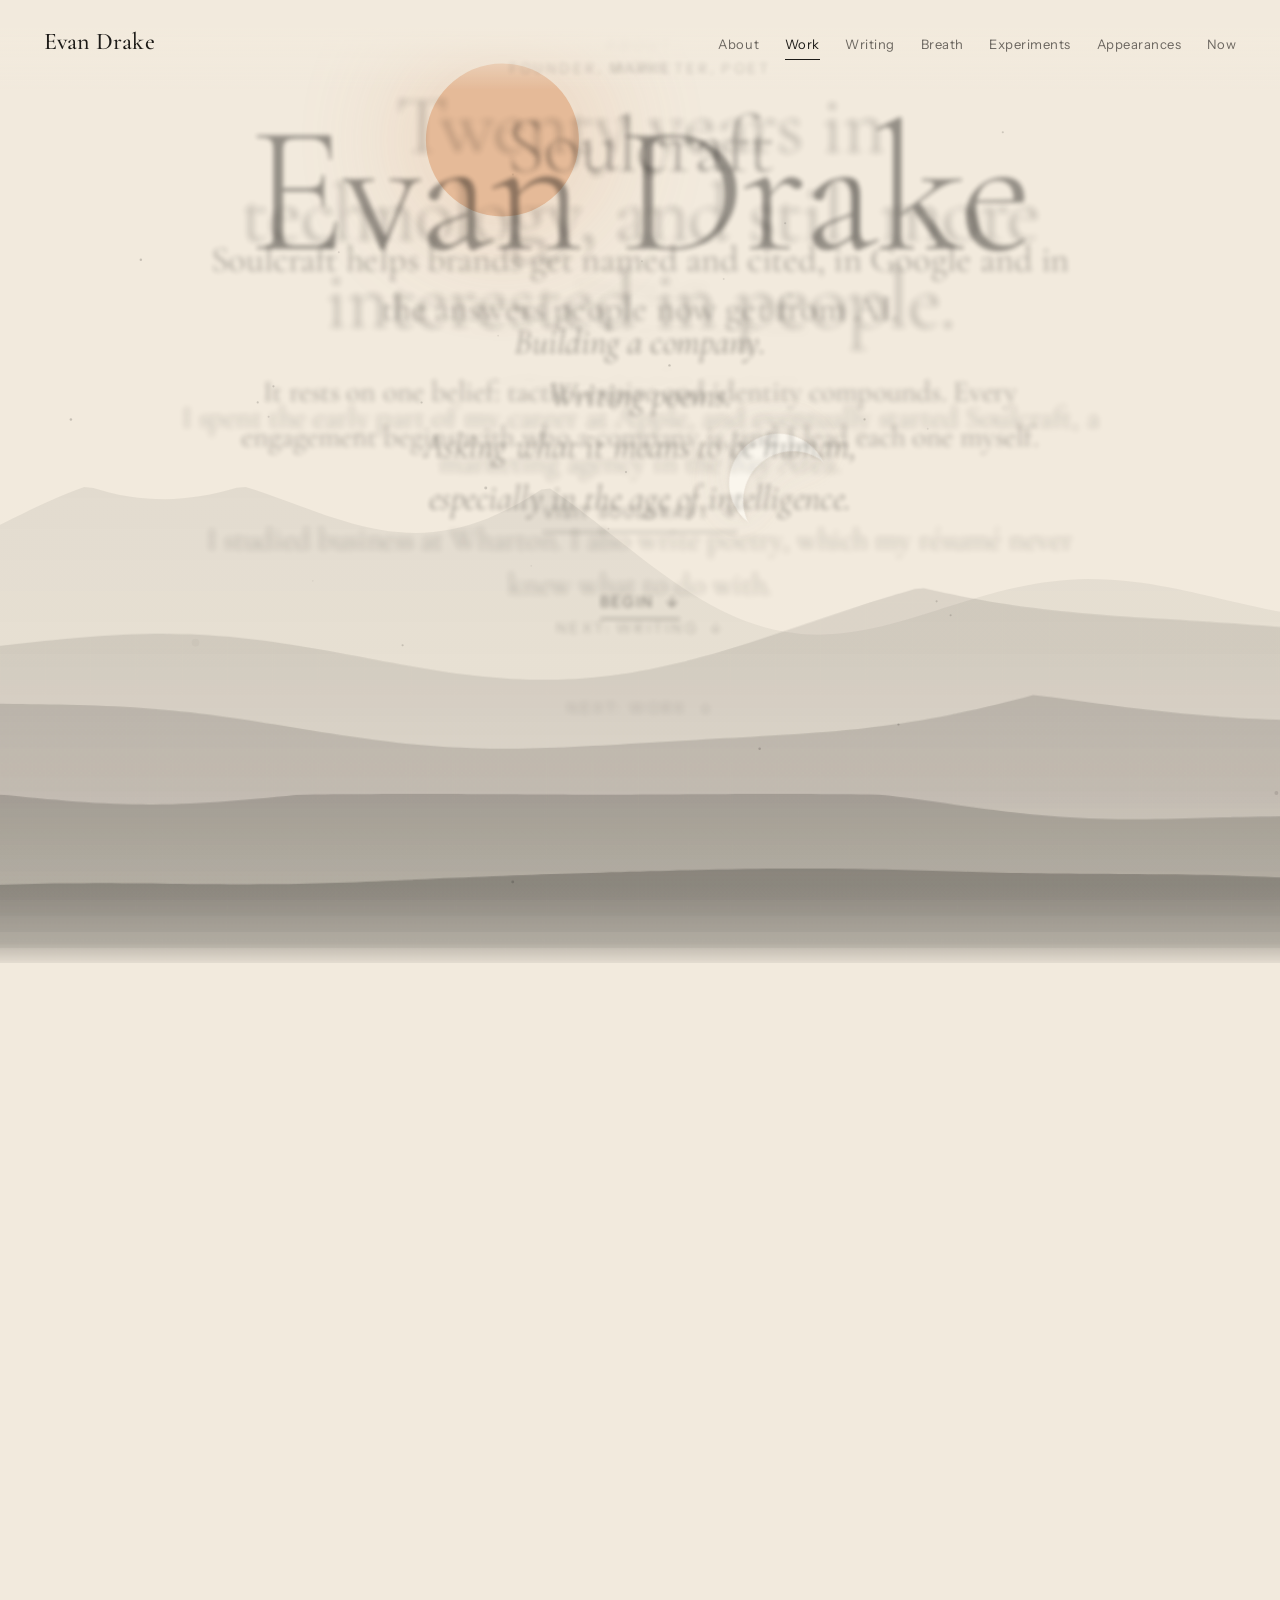
==== index.html @ d9825172 "launch iamevandrake.com" ====
<!DOCTYPE html>
<html lang="en">
<head>
<meta charset="utf-8">
<meta name="viewport" content="width=device-width, initial-scale=1">
<title>Evan Drake — Founder, Marketer, Poet</title>
<meta name="description" content="Evan Drake is the founder of Soulcraft, a Bay Area marketing agency, and a poet who publishes Minding Less. Formerly Apple and Chainlink Labs. Wharton MBA.">
<link rel="canonical" href="https://iamevandrake.com/">
<meta name="theme-color" content="#f4efe6">
<meta property="og:type" content="profile">
<meta property="og:title" content="Evan Drake — Founder, Marketer, Poet">
<meta property="og:description" content="Building a company. Writing poems. Asking what it means to be human, especially in the age of intelligence.">
<meta property="og:url" content="https://iamevandrake.com/">
<meta property="og:site_name" content="Evan Drake">
<meta name="twitter:card" content="summary">
<meta name="twitter:creator" content="@iamevandrake">
<link rel="icon" href="favicon.svg" type="image/svg+xml">
<link rel="preconnect" href="https://fonts.googleapis.com">
<link rel="preconnect" href="https://fonts.gstatic.com" crossorigin>
<link href="https://fonts.googleapis.com/css2?family=Cormorant+Garamond:ital,wght@0,300;0,400;0,500;0,600;1,300;1,400;1,500&family=Instrument+Sans:wght@400;500&display=swap" rel="stylesheet">
<link rel="stylesheet" href="styles.css">
<script>document.documentElement.classList.add('js')</script>
<script type="application/ld+json">
{
  "@context": "https://schema.org",
  "@type": "Person",
  "@id": "https://iamevandrake.com/#evan-drake",
  "name": "Evan Drake",
  "url": "https://iamevandrake.com/",
  "description": "Founder of Soulcraft, a Bay Area marketing agency, and a poet who publishes Minding Less.",
  "jobTitle": "Founder",
  "worksFor": {
    "@type": "Organization",
    "name": "Soulcraft",
    "url": "https://soulcraftagency.com/"
  },
  "alumniOf": {
    "@type": "CollegeOrUniversity",
    "name": "The Wharton School of the University of Pennsylvania"
  },
  "homeLocation": {
    "@type": "Place",
    "name": "San Francisco Bay Area, California"
  },
  "knowsAbout": [
    "Search engine optimization",
    "Answer engine optimization",
    "Technology marketing",
    "Poetry",
    "Breathwork"
  ],
  "sameAs": [
    "https://www.linkedin.com/in/iamevandrake/",
    "https://x.com/iamevandrake",
    "https://github.com/iamevandrake",
    "https://mindingless.substack.com/",
    "https://www.mindingless.com/",
    "https://www.simhasana.com/",
    "https://soulcraftagency.com/about/"
  ]
}
</script>
</head>
<body>
<a class="skip-link" href="#about">Skip to content</a>

<div id="sky" aria-hidden="true"><div id="sun"></div><div id="moon"></div></div>
<div id="land" aria-hidden="true"></div>
<canvas id="motes" aria-hidden="true"></canvas>

<header class="top">
  <a class="name" href="#home">Evan Drake</a>
  <nav aria-label="Sections">
    <a href="#about">About</a>
    <a href="#work">Work</a>
    <a href="#writing">Writing</a>
    <a href="#breath">Breath</a>
    <a href="#experiments">Experiments</a>
    <a href="#appearances">Appearances</a>
    <a href="#now">Now</a>
  </nav>
</header>

<main id="stage">
<div id="scene">

  <section id="home" tabindex="-1" aria-labelledby="home-h">
    <div class="inner">
      <p class="label">Founder, marketer, poet</p>
      <h1 id="home-h">Evan Drake</h1>
      <p class="verse">Building a company. <br>Writing poems. <br>Asking what it means to be human, <br>especially in the age of intelligence.</p>
      <p><a class="go down" href="#about">Begin <span aria-hidden="true">&darr;</span></a></p>
    </div>
  </section>

  <section id="about" tabindex="-1" aria-labelledby="about-h">
    <div class="inner">
      <p class="label">About</p>
      <h2 id="about-h">Twenty years in technology, and still more interested in people.</h2>
      <p>I spent the early part of my career at Apple, and eventually started Soulcraft, a marketing agency in the Bay Area.</p>
      <p>I studied business at Wharton. I also write poetry, which my r&eacute;sum&eacute; never knew what to do with.</p>
      <p class="onward"><a href="#work">Next: Work <span aria-hidden="true">&darr;</span></a></p>
    </div>
  </section>

  <section id="work" tabindex="-1" aria-labelledby="work-h">
    <div class="inner">
      <p class="label">Work</p>
      <h2 id="work-h">Soulcraft</h2>
      <p class="lead">Soulcraft helps brands get named and cited, in Google and in the answers people now get from AI.</p>
      <p>It rests on one belief: tactics expire and identity compounds. Every engagement begins with who a company is, and I lead each one myself.</p>
      <p><a class="go" href="https://soulcraftagency.com/" rel="me">Visit Soulcraft <span aria-hidden="true">&rarr;</span></a></p>
      <p class="onward"><a href="#writing">Next: Writing <span aria-hidden="true">&darr;</span></a></p>
    </div>
  </section>

  <section id="writing" tabindex="-1" aria-labelledby="writing-h">
    <div class="inner">
      <p class="label">Writing</p>
      <h2 id="writing-h"><em>Minding Less</em></h2>
      <p class="lead">A book about letting go of the pressure to be perfectly mindful. Its subtitle is <em>A Path Toward Wholeness</em>.</p>
      <p>I also publish poems and art under the same name. Nobody commissioned them and they sell nothing, which is most of their appeal.</p>
      <p class="pair"><a class="go" href="https://www.mindingless.com/" rel="me">The book <span aria-hidden="true">&rarr;</span></a> <a class="go" href="https://mindingless.substack.com/" rel="me">The poems <span aria-hidden="true">&rarr;</span></a></p>
      <p class="onward"><a href="#breath">Next: Breath <span aria-hidden="true">&darr;</span></a></p>
    </div>
  </section>

  <section id="breath" tabindex="-1" aria-labelledby="breath-h">
    <div class="inner">
      <p class="label">Breath</p>
      <h2 id="breath-h">Simhasana</h2>
      <p class="lead">I teach somatic breathwork, one person at a time.</p>
      <p>I found it at a meditation retreat during a difficult period, and it stayed with me long enough that I became a coach. The name is Sanskrit for lion's pose.</p>
      <p><a class="go" href="https://www.simhasana.com/" rel="me">Visit Simhasana <span aria-hidden="true">&rarr;</span></a></p>
      <p class="onward"><a href="#experiments">Next: Experiments <span aria-hidden="true">&darr;</span></a></p>
    </div>
  </section>

  <section id="experiments" tabindex="-1" aria-labelledby="experiments-h">
    <div class="inner">
      <p class="label">Experiments</p>
      <h2 id="experiments-h">Things I made to see if they would work.</h2>
      <ul class="list">
        <li><a href="https://github.com/iamevandrake/opensoul"><b>Opensoul</b><span>Open-source tools for running marketing with AI agents.</span></a></li>
        <li><a href="https://patents.google.com/patent/US12430650B2/en"><b>A patent</b><span>Self-aware cryptocurrency wallets. US 12,430,650, granted in 2025 with two co-inventors.</span></a></li>
        <li><a href="https://soulcraftagency.com/tools/"><b>Soul files</b><span>A way of writing down who a brand is, so that people and machines can both read it.</span></a></li>
      </ul>
      <p class="onward"><a href="#appearances">Next: Appearances <span aria-hidden="true">&darr;</span></a></p>
    </div>
  </section>

  <section id="appearances" tabindex="-1" aria-labelledby="appearances-h">
    <div class="inner">
      <p class="label">Appearances</p>
      <h2 id="appearances-h">Conversations</h2>
      <ul class="list">
        <li><a href="https://www.youtube.com/watch?v=Q2kntJli3As"><b>Recreating the Marketing Stack with AI</b><span>Proof-of-PR, with Kelley Weaver. May 2026, 45 minutes.</span></a></li>
      </ul>
      <p>I'm glad to talk about AI and search, building a small company on purpose, and why a marketer writes poems. <a href="https://www.linkedin.com/in/iamevandrake/">LinkedIn</a> is the best way to reach me.</p>
      <p class="onward"><a href="#now">Next: Now <span aria-hidden="true">&darr;</span></a></p>
    </div>
  </section>

  <section id="now" tabindex="-1" aria-labelledby="now-h">
    <div class="inner">
      <p class="label">Now &middot; November 2026</p>
      <h2 id="now-h">What I'm doing these days.</h2>
      <p class="verse">Building Soulcraft through its first year.<br>Publishing poems at Minding Less.<br>Finishing this website.</p>
      <ul class="elsewhere" aria-label="Find Evan elsewhere">
        <li><a href="https://www.linkedin.com/in/iamevandrake/" rel="me">LinkedIn</a></li>
        <li><a href="https://x.com/iamevandrake" rel="me">X</a></li>
        <li><a href="https://github.com/iamevandrake" rel="me">GitHub</a></li>
        <li><a href="https://mindingless.substack.com/" rel="me">Substack</a></li>
        <li><a href="https://soulcraftagency.com/" rel="me">Soulcraft</a></li>
      </ul>
      <p class="onward"><a href="#home">Back to the start <span aria-hidden="true">&uarr;</span></a></p>
      <p class="fine">&copy; 2026 Evan Drake</p>
    </div>
  </section>

</div>
</main>

<div id="track" aria-hidden="true"></div>

<script src="main.js" defer></script>
</body>
</html>
---- styles.css ----
/* iamevandrake.com
   Paper, ink, a landscape and a sun.
   Two layouts share this file:
   - flow  (default: no JS, small screens, reduced motion): sections scroll normally
   - depth (body.depth): sections stand one behind another and scrolling walks you through them */

:root {
  --bg: #f4efe6;
  --ink: #1d1b18;
  --soft: rgba(29, 27, 24, .64);
  --line: rgba(29, 27, 24, .18);
  --clay: #a4502b;
  --sun: #e2aa78;
  --serif: "Cormorant Garamond", "Iowan Old Style", "Palatino Linotype", Palatino, Georgia, serif;
  --sans: "Instrument Sans", "Helvetica Neue", Helvetica, Arial, sans-serif;
}

*, *::before, *::after { box-sizing: border-box; }
html { -webkit-text-size-adjust: 100%; }
body {
  margin: 0;
  background: var(--bg);
  color: var(--ink);
  font-family: var(--serif);
  font-size: clamp(21px, 2.1vw, 25px);
  font-weight: 400;
  line-height: 1.5;
  -webkit-font-smoothing: antialiased;
  overflow-x: hidden;
}
.js body { opacity: 0; transition: opacity 1.6s ease; }
.js body.ready { opacity: 1; }

a { color: inherit; text-decoration: underline; text-decoration-thickness: 1px; text-decoration-color: var(--line); text-underline-offset: .22em; transition: text-decoration-color .3s, color .3s; }
a:hover { color: var(--clay); text-decoration-color: var(--clay); }
:focus-visible { outline: 1px solid var(--ink); outline-offset: 6px; }
section:focus { outline: none; }

.skip-link { position: fixed; left: 16px; top: -80px; z-index: 50; background: var(--ink); color: var(--bg); padding: 10px 16px; font: 500 13px/1 var(--sans); text-decoration: none; }
.skip-link:focus { top: 16px; color: var(--bg); }

/* ---------- sky, sun, land ---------- */
#sky, #land, #motes { position: fixed; inset: 0; pointer-events: none; }
#sky { z-index: 0; }
#sun {
  position: absolute; left: 0; top: 0; width: 17vmin; height: 17vmin; margin: -8.5vmin;
  border-radius: 50%; background: var(--sun);
  box-shadow: 0 0 11vmin 4vmin color-mix(in srgb, var(--sun) 34%, transparent);
  transform: translate(20vw, 50vh); opacity: .6;
}
#moon { /* a crescent, lit from the side the sun is setting on */
  position: absolute; left: 0; top: 0; width: 11vmin; height: 11vmin; margin: -5.5vmin;
  border-radius: 50%;
  box-shadow: inset -2.5vmin 0 0 0 #fffdf7;
  filter: drop-shadow(0 0 2.4vmin rgba(255, 253, 247, .95)) drop-shadow(0 0 .3vmin rgba(120, 104, 86, .35));
  transform: translate(80vw, 19vh) rotate(150deg);
}
#land { z-index: 1; top: auto; height: 46vh; }
#land svg { position: absolute; left: -6%; bottom: 0; width: 112%; height: 100%; transform-origin: 50% 100%; will-change: transform; }
#motes { z-index: 2; width: 100%; height: 100%; }
body:not(.depth) #land { opacity: .7; }

/* ---------- header ---------- */
.top {
  position: fixed; left: 0; right: 0; top: 0; z-index: 10;
  display: flex; justify-content: space-between; align-items: baseline; gap: 24px;
  padding: 24px clamp(20px, 3.4vw, 44px) 30px;
  background: linear-gradient(var(--bg) 30%, transparent);
}
.top .name { font-size: 24px; font-weight: 500; letter-spacing: .01em; text-decoration: none; white-space: nowrap; }
.top nav { display: flex; gap: clamp(14px, 2vw, 30px); overflow-x: auto; scrollbar-width: none; }
.top nav::-webkit-scrollbar { display: none; }
.top nav a {
  font: 400 13px/1.6 var(--sans); letter-spacing: .04em; color: var(--soft);
  text-decoration: none; white-space: nowrap; padding: 4px 0; border-bottom: 1px solid transparent;
}
.top nav a:hover, .top nav a.here { color: var(--ink); border-bottom-color: var(--ink); }

/* ---------- sections: flow layout ---------- */
#stage { position: relative; z-index: 3; }
section {
  min-height: 100vh; min-height: 100svh;
  display: grid; place-items: center;
  padding: 17vh clamp(22px, 6vw, 80px) 30vh;
}
.inner { width: 100%; max-width: 760px; text-align: center; }
.js body:not(.depth) section .inner { opacity: 0; transform: translateY(28px); transition: opacity 1.4s ease, transform 1.4s cubic-bezier(.2, .7, .2, 1); }
.js body:not(.depth) section.seen .inner { opacity: 1; transform: none; }

.label { max-width: none; margin: 0 0 1.9em; font: 400 12px/1.4 var(--sans); letter-spacing: .22em; text-transform: uppercase; color: var(--soft); }
h1, h2 { margin: 0; font-weight: 300; letter-spacing: -.015em; text-wrap: balance; }
h1 { font-size: clamp(64px, 12.5vw, 168px); line-height: .95; margin-bottom: .22em; }
h2 { font-size: clamp(38px, 5.6vw, 68px); line-height: 1.06; margin-bottom: .6em; }
h2 em { font-weight: 300; }
p { margin: 0 auto 1em; max-width: 31em; text-wrap: pretty; }
.lead { font-size: 1.24em; line-height: 1.35; }
.verse { font-size: 1.22em; font-style: italic; font-weight: 300; line-height: 1.5; max-width: none; margin-bottom: 1.5em; }
.fine { margin-top: 2.2em; font: 400 12px/1.4 var(--sans); letter-spacing: .08em; color: var(--soft); }

.go { display: inline-block; margin-top: .5em; font: 500 13px/1.6 var(--sans); letter-spacing: .14em; text-transform: uppercase; text-decoration: none; padding-bottom: 5px; border-bottom: 1px solid var(--ink); }
.go span { display: inline-block; margin-left: .4em; transition: transform .4s cubic-bezier(.2, .7, .2, 1); }
.go:hover { border-bottom-color: var(--clay); }
.go:hover span { transform: translateX(6px); }
.go.down:hover span { transform: translateY(5px); }

.list { list-style: none; margin: 0 auto 1.4em; padding: 0; max-width: 600px; text-align: left; border-bottom: 1px solid var(--line); }
.list a { display: block; padding: .72em 0 .78em; border-top: 1px solid var(--line); text-decoration: none; transition: padding .4s cubic-bezier(.2, .7, .2, 1), color .3s; }
.list a:hover { padding-left: 14px; }
.list b { display: block; font-size: 1.2em; font-weight: 500; line-height: 1.2; }
.list span { display: block; color: var(--soft); font-size: .92em; line-height: 1.38; margin-top: .15em; }
.list a:hover span { color: inherit; }

.elsewhere { list-style: none; display: flex; flex-wrap: wrap; justify-content: center; gap: 6px 28px; margin: 0; padding: 0; }
.elsewhere a { font: 400 14px/2 var(--sans); letter-spacing: .04em; }

/* next-section links and paired links */
.onward { margin-top: 2.4em; margin-bottom: 0; }
.onward a { font: 400 12px/1.6 var(--sans); letter-spacing: .2em; text-transform: uppercase; color: var(--soft); text-decoration: none; padding: 8px 0; }
.onward a:hover { color: var(--ink); }
.onward span { display: inline-block; margin-left: .5em; transition: transform .4s cubic-bezier(.2, .7, .2, 1); }
.onward a:hover span { transform: translateY(5px); }
.onward a[href="#home"]:hover span { transform: translateY(-5px); }
.pair { display: flex; flex-wrap: wrap; justify-content: center; gap: 8px 36px; }

@media (max-width: 640px) {
  .top { flex-direction: column; gap: 6px; padding-top: 18px; }
  .top .name { font-size: 22px; }
  section { padding-top: 21vh; }
  #home .verse br { display: none; }
  .top nav { gap: 0 14px; max-width: 100%; flex-wrap: wrap; overflow: visible; }
  .top nav a { font-size: 12px; letter-spacing: .02em; }
}

/* =====================================================================
   DEPTH: sections stand in space and scrolling moves you forward
   ===================================================================== */
html.depth-on { scroll-snap-type: y proximity; }
#track { display: none; }
.depth #track { display: block; }
#track i { display: block; height: 100vh; height: 100svh; scroll-snap-align: start; }

.depth #stage { position: fixed; inset: 0; perspective: 1000px; perspective-origin: 50% 44%; overflow: hidden; }
.depth #scene {
  position: absolute; inset: 0; transform-style: preserve-3d;
  transform: rotateX(var(--rx, 0deg)) rotateY(var(--ry, 0deg));
  transition: transform .9s cubic-bezier(.2, .7, .2, 1);
}
.depth section {
  position: absolute; inset: 0; min-height: 0;
  padding: 11vh 6vw 31vh;
  will-change: transform, opacity; backface-visibility: hidden;
}
.depth .inner { transform: scale(var(--fit, 1)); }

@media (prefers-reduced-motion: reduce) {
  *, *::before, *::after { animation: none !important; transition-duration: .01ms !important; }
  .js body:not(.depth) section .inner { opacity: 1; transform: none; }
}
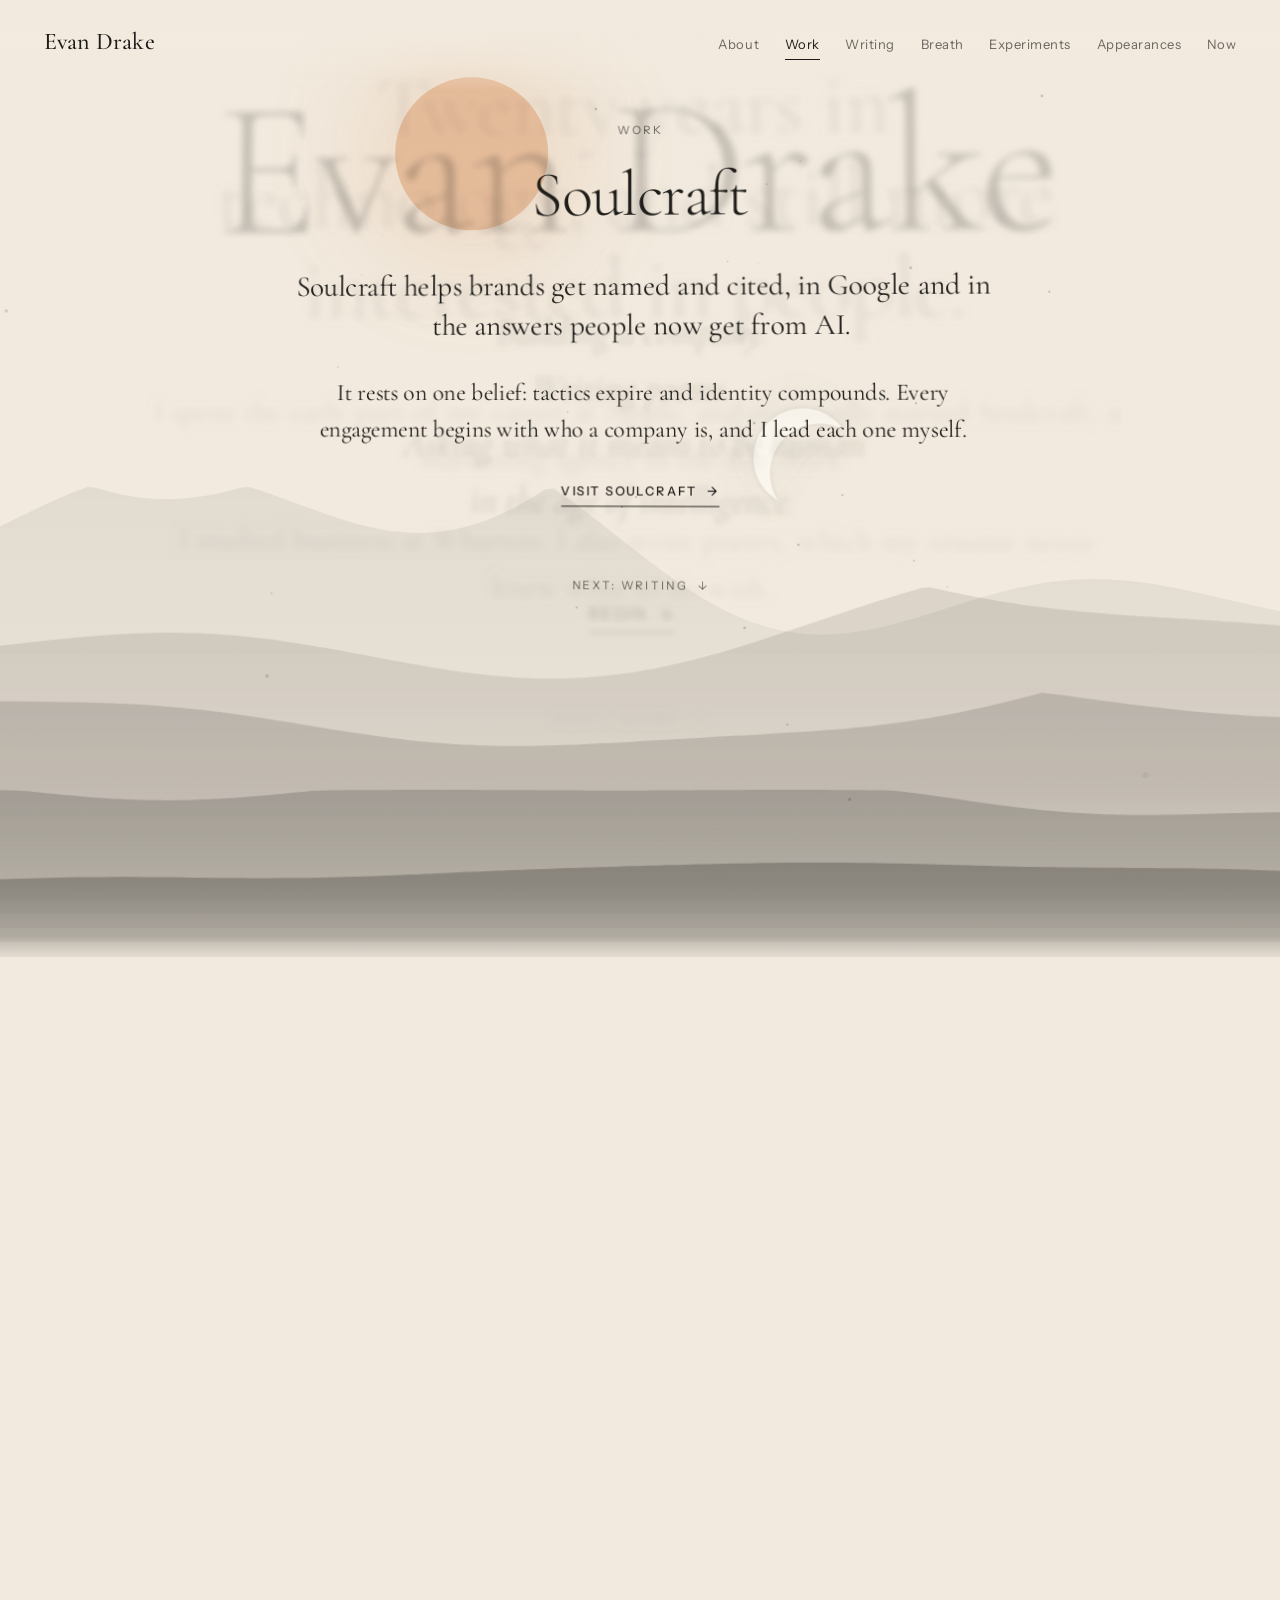
==== commit 9b619701: "Update home headline" ====
--- a/index.html
+++ b/index.html
@@ -9,7 +9,7 @@
 <meta name="theme-color" content="#f4efe6">
 <meta property="og:type" content="profile">
 <meta property="og:title" content="Evan Drake — Founder, Marketer, Poet">
-<meta property="og:description" content="Building a company. Writing poems. Asking what it means to be human, especially in the age of intelligence.">
+<meta property="og:description" content="Building a company. Writing poems. Asking what it means to be human in the age of intelligence.">
 <meta property="og:url" content="https://iamevandrake.com/">
 <meta property="og:site_name" content="Evan Drake">
 <meta name="twitter:card" content="summary">
@@ -88,7 +88,7 @@
     <div class="inner">
       <p class="label">Founder, marketer, poet</p>
       <h1 id="home-h">Evan Drake</h1>
-      <p class="verse">Building a company. <br>Writing poems. <br>Asking what it means to be human, <br>especially in the age of intelligence.</p>
+      <p class="verse">Building a company. <br>Writing poems. <br>Asking what it means to be human <br>in the age of intelligence.</p>
       <p><a class="go down" href="#about">Begin <span aria-hidden="true">&darr;</span></a></p>
     </div>
   </section>
